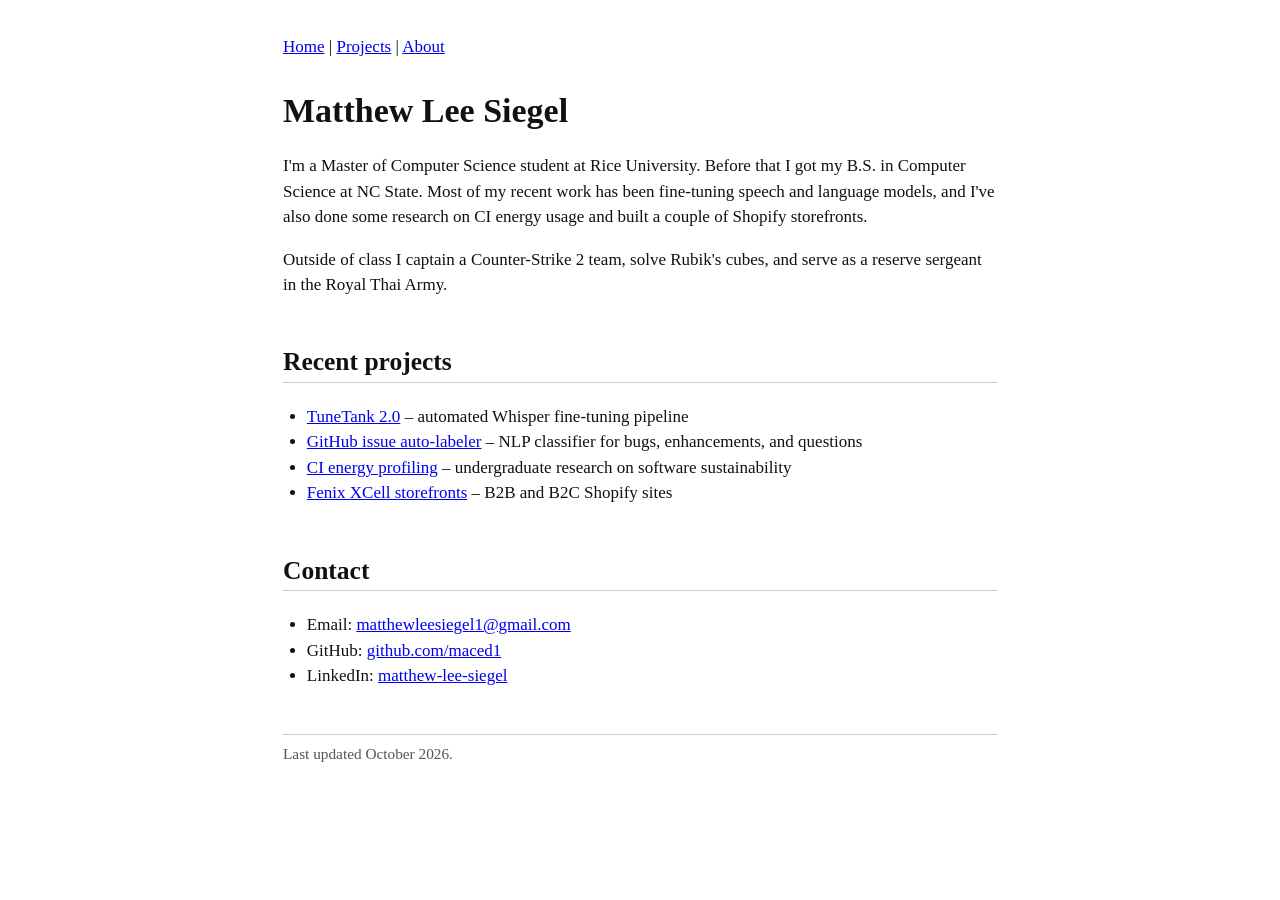
==== index.html @ 17aefb21 "Initial commit of personal website" ====
<!DOCTYPE html>
<html lang="en">
<head>
<meta charset="utf-8">
<meta name="viewport" content="width=device-width, initial-scale=1">
<title>Matthew Lee Siegel</title>
<link rel="stylesheet" href="style.css">
</head>
<body>

<nav>
  <a href="index.html">Home</a> |
  <a href="projects.html">Projects</a> |
  <a href="about.html">About</a>
</nav>

<h1>Matthew Lee Siegel</h1>

<p>
I'm a Master of Computer Science student at Rice University. Before that I
got my B.S. in Computer Science at NC State. Most of my recent work has
been fine-tuning speech and language models, and I've also done some
research on CI energy usage and built a couple of Shopify storefronts.
</p>

<p>
Outside of class I captain a Counter-Strike 2 team, solve Rubik's cubes,
and serve as a reserve sergeant in the Royal Thai Army.
</p>

<h2>Recent projects</h2>
<ul>
  <li><a href="projects.html#tunetank">TuneTank 2.0</a> &ndash; automated Whisper fine-tuning pipeline</li>
  <li><a href="projects.html#issue-labeler">GitHub issue auto-labeler</a> &ndash; NLP classifier for bugs, enhancements, and questions</li>
  <li><a href="projects.html#greenability">CI energy profiling</a> &ndash; undergraduate research on software sustainability</li>
  <li><a href="projects.html#fenix">Fenix XCell storefronts</a> &ndash; B2B and B2C Shopify sites</li>
</ul>

<h2>Contact</h2>
<ul>
  <li>Email: <a href="mailto:matthewleesiegel1@gmail.com">matthewleesiegel1@gmail.com</a></li>
  <li>GitHub: <a href="https://github.com/maced1">github.com/maced1</a></li>
  <li>LinkedIn: <a href="https://www.linkedin.com/in/matthew-lee-siegel-833299241/">matthew-lee-siegel</a></li>
</ul>

<footer>Last updated October 2026.</footer>

</body>
</html>
---- style.css ----
body {
  max-width: 42em;
  margin: 2em auto;
  padding: 0 1em;
  font-family: Georgia, "Times New Roman", serif;
  font-size: 17px;
  line-height: 1.5;
  color: #111;
  background: #fff;
}

a {
  color: #00e;
}

a:visited {
  color: #551a8b;
}

nav {
  margin-bottom: 1.5em;
}

h1 {
  margin-bottom: 0.2em;
}

h2 {
  margin-top: 1.8em;
  border-bottom: 1px solid #ccc;
}

h3 {
  margin-bottom: 0.2em;
}

.meta {
  margin-top: 0;
  color: #555;
  font-style: italic;
}

ul {
  padding-left: 1.4em;
}

footer {
  margin-top: 3em;
  padding-top: 0.5em;
  border-top: 1px solid #ccc;
  font-size: 0.9em;
  color: #555;
}
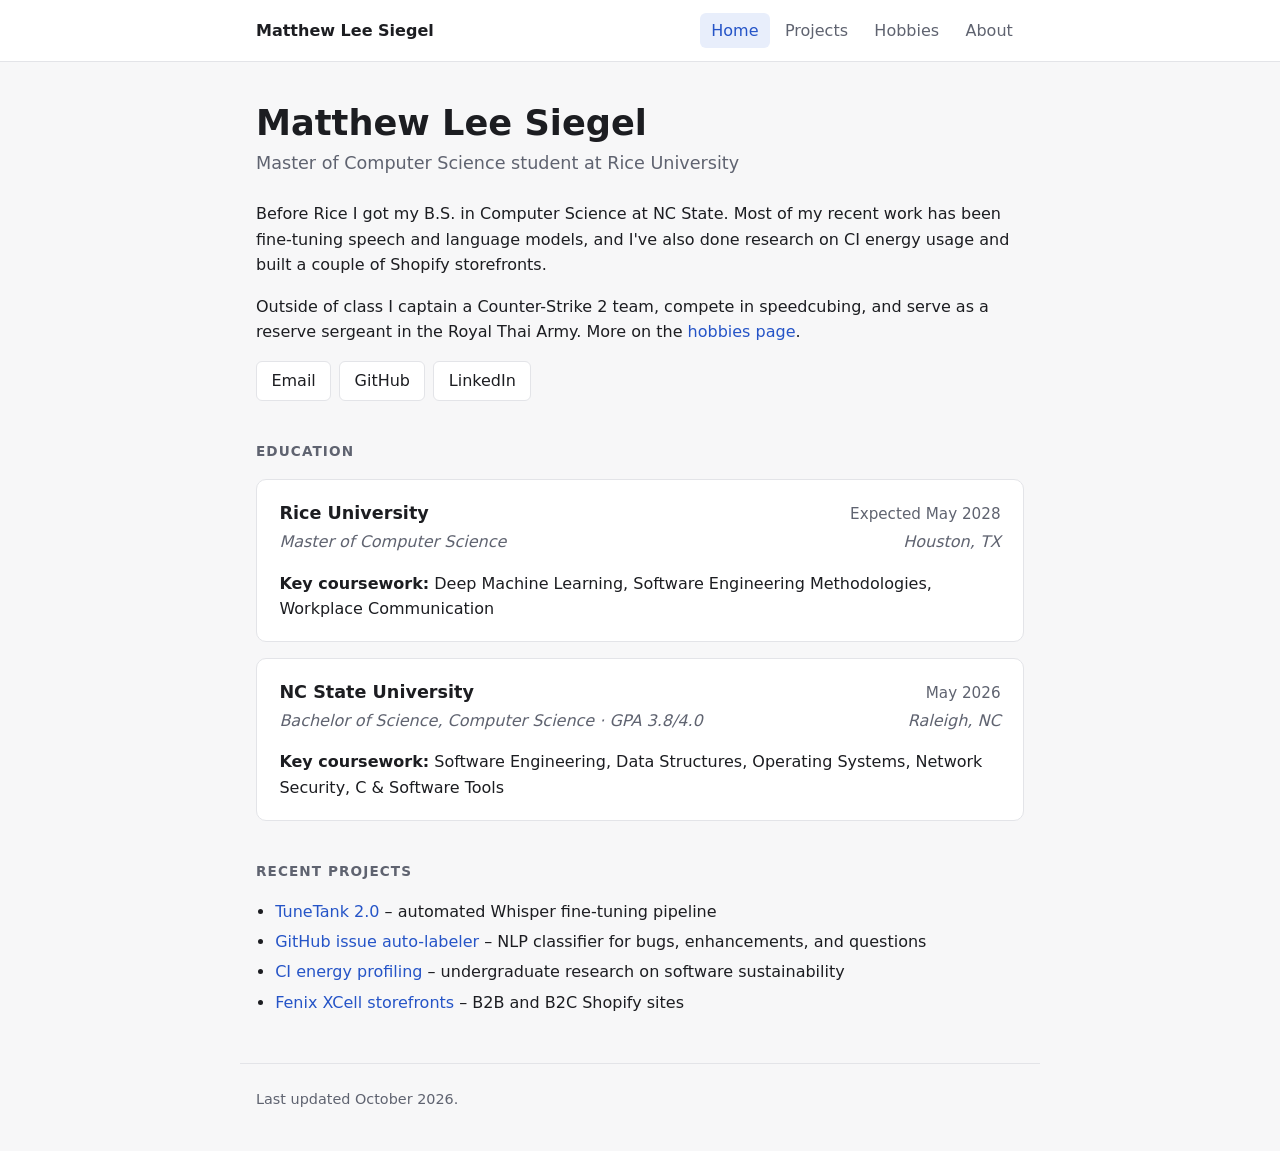
==== commit d87e2056: "Add hobbies page and refresh site layout and styles" ====
--- a/index.html
+++ b/index.html
@@ -8,25 +8,66 @@
 </head>
 <body>
 
-<nav>
-  <a href="index.html">Home</a> |
-  <a href="projects.html">Projects</a> |
-  <a href="about.html">About</a>
-</nav>
+<header class="site-header">
+  <div class="inner">
+    <a class="brand" href="index.html">Matthew Lee Siegel</a>
+    <nav>
+      <a class="active" href="index.html">Home</a>
+      <a href="projects.html">Projects</a>
+      <a href="hobbies.html">Hobbies</a>
+      <a href="about.html">About</a>
+    </nav>
+  </div>
+</header>
+
+<main class="inner">
 
 <h1>Matthew Lee Siegel</h1>
+<p class="tagline">Master of Computer Science student at Rice University</p>
 
 <p>
-I'm a Master of Computer Science student at Rice University. Before that I
-got my B.S. in Computer Science at NC State. Most of my recent work has
-been fine-tuning speech and language models, and I've also done some
+Before Rice I got my B.S. in Computer Science at NC State. Most of my recent
+work has been fine-tuning speech and language models, and I've also done
 research on CI energy usage and built a couple of Shopify storefronts.
 </p>
 
 <p>
-Outside of class I captain a Counter-Strike 2 team, solve Rubik's cubes,
+Outside of class I captain a Counter-Strike 2 team, compete in speedcubing,
 and serve as a reserve sergeant in the Royal Thai Army.
+More on the <a href="hobbies.html">hobbies page</a>.
 </p>
+
+<div class="links">
+  <a class="button" href="mailto:matthewleesiegel1@gmail.com">Email</a>
+  <a class="button" href="https://github.com/maced1">GitHub</a>
+  <a class="button" href="https://www.linkedin.com/in/matthew-lee-siegel-833299241/">LinkedIn</a>
+</div>
+
+<h2>Education</h2>
+
+<div class="card">
+  <div class="entry-head">
+    <h3>Rice University</h3>
+    <span class="date">Expected May 2028</span>
+  </div>
+  <div class="entry-sub">
+    <span>Master of Computer Science</span>
+    <span>Houston, TX</span>
+  </div>
+  <p><span class="label">Key coursework:</span> Deep Machine Learning, Software Engineering Methodologies, Workplace Communication</p>
+</div>
+
+<div class="card">
+  <div class="entry-head">
+    <h3>NC State University</h3>
+    <span class="date">May 2026</span>
+  </div>
+  <div class="entry-sub">
+    <span>Bachelor of Science, Computer Science &middot; GPA 3.8/4.0</span>
+    <span>Raleigh, NC</span>
+  </div>
+  <p><span class="label">Key coursework:</span> Software Engineering, Data Structures, Operating Systems, Network Security, C &amp; Software Tools</p>
+</div>
 
 <h2>Recent projects</h2>
 <ul>
@@ -36,14 +77,9 @@
   <li><a href="projects.html#fenix">Fenix XCell storefronts</a> &ndash; B2B and B2C Shopify sites</li>
 </ul>
 
-<h2>Contact</h2>
-<ul>
-  <li>Email: <a href="mailto:matthewleesiegel1@gmail.com">matthewleesiegel1@gmail.com</a></li>
-  <li>GitHub: <a href="https://github.com/maced1">github.com/maced1</a></li>
-  <li>LinkedIn: <a href="https://www.linkedin.com/in/matthew-lee-siegel-833299241/">matthew-lee-siegel</a></li>
-</ul>
+</main>
 
-<footer>Last updated October 2026.</footer>
+<footer class="inner">Last updated October 2026.</footer>
 
 </body>
 </html>
--- a/style.css
+++ b/style.css
@@ -1,53 +1,297 @@
+:root {
+  --bg: #f7f7f8;
+  --card: #ffffff;
+  --text: #1c1d21;
+  --muted: #5f6370;
+  --border: #e3e4e8;
+  --accent: #2554c7;
+  --accent-soft: #e8eefb;
+}
+
+@media (prefers-color-scheme: dark) {
+  :root {
+    --bg: #111215;
+    --card: #1a1c21;
+    --text: #e8e9ec;
+    --muted: #9a9eaa;
+    --border: #2b2e35;
+    --accent: #7ea2ff;
+    --accent-soft: #1f2a44;
+  }
+}
+
+* {
+  box-sizing: border-box;
+}
+
 body {
-  max-width: 42em;
-  margin: 2em auto;
-  padding: 0 1em;
-  font-family: Georgia, "Times New Roman", serif;
-  font-size: 17px;
-  line-height: 1.5;
-  color: #111;
-  background: #fff;
+  margin: 0;
+  font-family: system-ui, -apple-system, "Segoe UI", Roboto, Helvetica, Arial, sans-serif;
+  font-size: 16px;
+  line-height: 1.6;
+  color: var(--text);
+  background: var(--bg);
 }
 
 a {
-  color: #00e;
-}
-
-a:visited {
-  color: #551a8b;
+  color: var(--accent);
+  text-decoration: none;
+}
+
+a:hover {
+  text-decoration: underline;
+}
+
+/* Header and navigation */
+
+.site-header {
+  position: sticky;
+  top: 0;
+  z-index: 10;
+  background: var(--card);
+  border-bottom: 1px solid var(--border);
+}
+
+.site-header .inner {
+  display: flex;
+  flex-wrap: wrap;
+  align-items: center;
+  justify-content: space-between;
+  gap: 0.5rem 1.5rem;
+  padding-top: 0.8rem;
+  padding-bottom: 0.8rem;
+}
+
+.brand {
+  font-weight: 700;
+  color: var(--text);
 }
 
 nav {
-  margin-bottom: 1.5em;
+  display: flex;
+  flex-wrap: wrap;
+  gap: 0.25rem;
+}
+
+nav a {
+  padding: 0.3rem 0.7rem;
+  border-radius: 6px;
+  color: var(--muted);
+  font-weight: 500;
+}
+
+nav a:hover {
+  color: var(--text);
+  background: var(--accent-soft);
+  text-decoration: none;
+}
+
+nav a.active {
+  color: var(--accent);
+  background: var(--accent-soft);
+}
+
+/* Layout */
+
+.inner {
+  max-width: 50rem;
+  margin: 0 auto;
+  padding-left: 1rem;
+  padding-right: 1rem;
+}
+
+main {
+  padding-top: 2.5rem;
+  padding-bottom: 2rem;
 }
 
 h1 {
-  margin-bottom: 0.2em;
+  font-size: 2.2rem;
+  line-height: 1.2;
+  margin: 0 0 0.3rem;
+}
+
+.tagline {
+  margin: 0 0 1.5rem;
+  color: var(--muted);
+  font-size: 1.1rem;
 }
 
 h2 {
-  margin-top: 1.8em;
-  border-bottom: 1px solid #ccc;
+  margin: 2.5rem 0 1rem;
+  font-size: 0.85rem;
+  text-transform: uppercase;
+  letter-spacing: 0.08em;
+  color: var(--muted);
 }
 
 h3 {
-  margin-bottom: 0.2em;
+  margin: 0;
+  font-size: 1.1rem;
+}
+
+ul {
+  padding-left: 1.2rem;
+}
+
+li {
+  margin-bottom: 0.3rem;
+}
+
+/* Cards and resume-style entries */
+
+.card {
+  background: var(--card);
+  border: 1px solid var(--border);
+  border-radius: 10px;
+  padding: 1.2rem 1.4rem;
+  margin-bottom: 1rem;
+}
+
+.card > :last-child {
+  margin-bottom: 0;
+}
+
+.entry-head {
+  display: flex;
+  flex-wrap: wrap;
+  justify-content: space-between;
+  align-items: baseline;
+  gap: 0 1rem;
+}
+
+.entry-sub {
+  display: flex;
+  flex-wrap: wrap;
+  justify-content: space-between;
+  gap: 0 1rem;
+  margin: 0.1rem 0 0.6rem;
+  color: var(--muted);
+  font-style: italic;
+}
+
+.date {
+  color: var(--muted);
+  font-size: 0.95rem;
+  white-space: nowrap;
 }
 
 .meta {
-  margin-top: 0;
-  color: #555;
-  font-style: italic;
-}
-
-ul {
-  padding-left: 1.4em;
+  margin: 0.1rem 0 0.6rem;
+  color: var(--muted);
+  font-size: 0.95rem;
+}
+
+.label {
+  font-weight: 600;
+}
+
+/* Small pill tags for technologies */
+
+.tags {
+  display: flex;
+  flex-wrap: wrap;
+  gap: 0.4rem;
+  padding: 0;
+  margin: 0.8rem 0 0;
+  list-style: none;
+}
+
+.tags li {
+  margin: 0;
+  padding: 0.1rem 0.6rem;
+  border-radius: 999px;
+  background: var(--accent-soft);
+  color: var(--accent);
+  font-size: 0.85rem;
+}
+
+/* Buttons / link row */
+
+.links {
+  display: flex;
+  flex-wrap: wrap;
+  gap: 0.5rem;
+  margin: 0.8rem 0 0;
+}
+
+.button {
+  display: inline-block;
+  padding: 0.4rem 0.9rem;
+  border: 1px solid var(--border);
+  border-radius: 6px;
+  background: var(--card);
+  color: var(--text);
+  font-weight: 500;
+}
+
+.button:hover {
+  border-color: var(--accent);
+  color: var(--accent);
+  text-decoration: none;
+}
+
+/* Stat tiles */
+
+.stats {
+  display: grid;
+  grid-template-columns: repeat(auto-fit, minmax(8rem, 1fr));
+  gap: 0.75rem;
+  margin: 1rem 0;
+}
+
+.stat {
+  padding: 0.8rem 1rem;
+  border: 1px solid var(--border);
+  border-radius: 8px;
+}
+
+.stat .value {
+  display: block;
+  font-size: 1.5rem;
+  font-weight: 700;
+  font-variant-numeric: tabular-nums;
+}
+
+.stat .name {
+  color: var(--muted);
+  font-size: 0.85rem;
+}
+
+/* Tables */
+
+.table-wrap {
+  overflow-x: auto;
+}
+
+table {
+  width: 100%;
+  border-collapse: collapse;
+  font-variant-numeric: tabular-nums;
+}
+
+th,
+td {
+  padding: 0.45rem 0.6rem;
+  border-bottom: 1px solid var(--border);
+  text-align: left;
+}
+
+th {
+  color: var(--muted);
+  font-size: 0.85rem;
+  font-weight: 600;
+}
+
+td.num,
+th.num {
+  text-align: right;
 }
 
 footer {
-  margin-top: 3em;
-  padding-top: 0.5em;
-  border-top: 1px solid #ccc;
-  font-size: 0.9em;
-  color: #555;
-}
+  padding-top: 1.5rem;
+  padding-bottom: 2.5rem;
+  border-top: 1px solid var(--border);
+  color: var(--muted);
+  font-size: 0.9rem;
+}
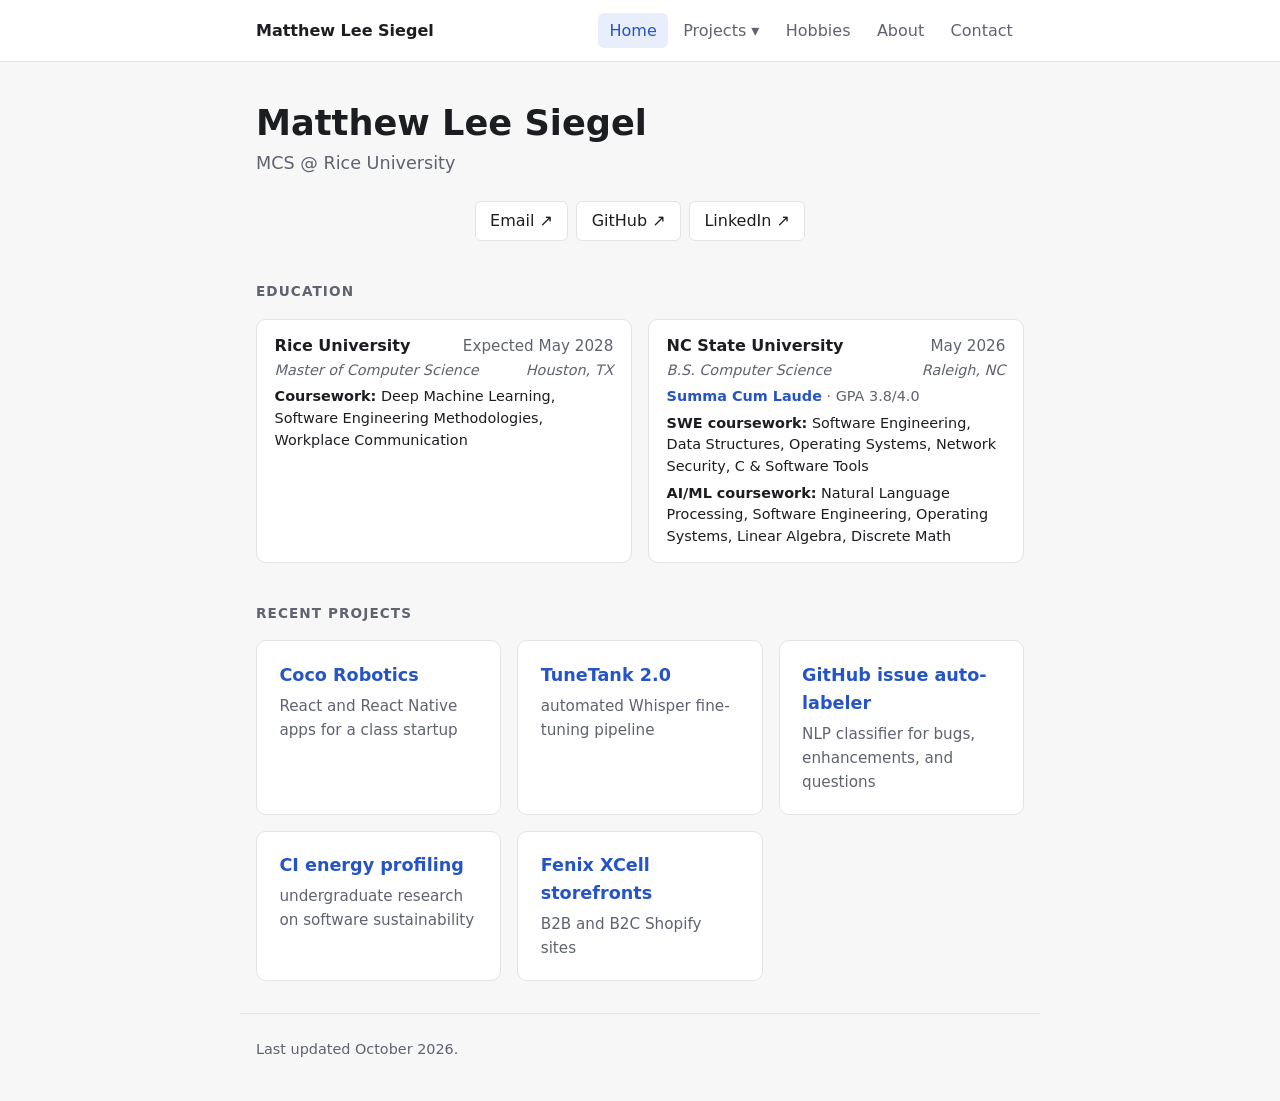
==== commit 23bb3766: "Redesign site, add project pages, hobbies, and contact form" ====
--- a/index.html
+++ b/index.html
@@ -13,9 +13,19 @@
     <a class="brand" href="index.html">Matthew Lee Siegel</a>
     <nav>
       <a class="active" href="index.html">Home</a>
-      <a href="projects.html">Projects</a>
+      <div class="dropdown">
+        <a href="projects.html">Projects &#9662;</a>
+        <div class="menu">
+          <a href="coco.html">Coco Robotics</a>
+          <a href="tunetank.html">TuneTank 2.0</a>
+          <a href="issue-labeler.html">GitHub Issue Auto-Labeler</a>
+          <a href="greenability.html">CI Energy Profiling</a>
+          <a href="fenix.html">Fenix XCell Storefronts</a>
+        </div>
+      </div>
       <a href="hobbies.html">Hobbies</a>
       <a href="about.html">About</a>
+      <a href="contact.html">Contact</a>
     </nav>
   </div>
 </header>
@@ -23,29 +33,18 @@
 <main class="inner">
 
 <h1>Matthew Lee Siegel</h1>
-<p class="tagline">Master of Computer Science student at Rice University</p>
+<p class="tagline">MCS @ Rice University</p>
 
-<p>
-Before Rice I got my B.S. in Computer Science at NC State. Most of my recent
-work has been fine-tuning speech and language models, and I've also done
-research on CI energy usage and built a couple of Shopify storefronts.
-</p>
-
-<p>
-Outside of class I captain a Counter-Strike 2 team, compete in speedcubing,
-and serve as a reserve sergeant in the Royal Thai Army.
-More on the <a href="hobbies.html">hobbies page</a>.
-</p>
-
-<div class="links">
-  <a class="button" href="mailto:matthewleesiegel1@gmail.com">Email</a>
-  <a class="button" href="https://github.com/maced1">GitHub</a>
-  <a class="button" href="https://www.linkedin.com/in/matthew-lee-siegel-833299241/">LinkedIn</a>
+<div class="links center">
+  <a class="button" href="mailto:matthewleesiegel1@gmail.com">Email &nearr;</a>
+  <a class="button" href="https://github.com/maced1" target="_blank" rel="noopener">GitHub &nearr;</a>
+  <a class="button" href="https://www.linkedin.com/in/matthew-lee-siegel-833299241/" target="_blank" rel="noopener">LinkedIn &nearr;</a>
 </div>
 
 <h2>Education</h2>
 
-<div class="card">
+<div class="edu-grid">
+<div class="card compact">
   <div class="entry-head">
     <h3>Rice University</h3>
     <span class="date">Expected May 2028</span>
@@ -54,28 +53,32 @@
     <span>Master of Computer Science</span>
     <span>Houston, TX</span>
   </div>
-  <p><span class="label">Key coursework:</span> Deep Machine Learning, Software Engineering Methodologies, Workplace Communication</p>
+  <p><span class="label">Coursework:</span> Deep Machine Learning, Software Engineering Methodologies, Workplace Communication</p>
 </div>
 
-<div class="card">
+<div class="card compact">
   <div class="entry-head">
     <h3>NC State University</h3>
     <span class="date">May 2026</span>
   </div>
   <div class="entry-sub">
-    <span>Bachelor of Science, Computer Science &middot; GPA 3.8/4.0</span>
+    <span>B.S. Computer Science</span>
     <span>Raleigh, NC</span>
   </div>
-  <p><span class="label">Key coursework:</span> Software Engineering, Data Structures, Operating Systems, Network Security, C &amp; Software Tools</p>
+  <p class="gpa"><span class="honors">Summa Cum Laude</span> &middot; GPA 3.8/4.0</p>
+  <p><span class="label">SWE coursework:</span> Software Engineering, Data Structures, Operating Systems, Network Security, C &amp; Software Tools</p>
+  <p><span class="label">AI/ML coursework:</span> Natural Language Processing, Software Engineering, Operating Systems, Linear Algebra, Discrete Math</p>
+</div>
 </div>
 
 <h2>Recent projects</h2>
-<ul>
-  <li><a href="projects.html#tunetank">TuneTank 2.0</a> &ndash; automated Whisper fine-tuning pipeline</li>
-  <li><a href="projects.html#issue-labeler">GitHub issue auto-labeler</a> &ndash; NLP classifier for bugs, enhancements, and questions</li>
-  <li><a href="projects.html#greenability">CI energy profiling</a> &ndash; undergraduate research on software sustainability</li>
-  <li><a href="projects.html#fenix">Fenix XCell storefronts</a> &ndash; B2B and B2C Shopify sites</li>
-</ul>
+<div class="project-grid">
+  <a class="card card-link" href="coco.html"><h3>Coco Robotics</h3><p>React and React Native apps for a class startup</p></a>
+  <a class="card card-link" href="tunetank.html"><h3>TuneTank 2.0</h3><p>automated Whisper fine-tuning pipeline</p></a>
+  <a class="card card-link" href="issue-labeler.html"><h3>GitHub issue auto-labeler</h3><p>NLP classifier for bugs, enhancements, and questions</p></a>
+  <a class="card card-link" href="greenability.html"><h3>CI energy profiling</h3><p>undergraduate research on software sustainability</p></a>
+  <a class="card card-link" href="fenix.html"><h3>Fenix XCell storefronts</h3><p>B2B and B2C Shopify sites</p></a>
+</div>
 
 </main>
 
--- a/style.css
+++ b/style.css
@@ -8,18 +8,6 @@
   --accent-soft: #e8eefb;
 }
 
-@media (prefers-color-scheme: dark) {
-  :root {
-    --bg: #111215;
-    --card: #1a1c21;
-    --text: #e8e9ec;
-    --muted: #9a9eaa;
-    --border: #2b2e35;
-    --accent: #7ea2ff;
-    --accent-soft: #1f2a44;
-  }
-}
-
 * {
   box-sizing: border-box;
 }
@@ -91,6 +79,168 @@
   background: var(--accent-soft);
 }
 
+/* Projects dropdown: opens on hover or keyboard focus */
+
+.dropdown {
+  position: relative;
+}
+
+.dropdown > a {
+  display: inline-block;
+}
+
+.dropdown .menu {
+  display: none;
+  position: absolute;
+  top: 100%;
+  left: 0;
+  min-width: 15rem;
+  padding: 0.4rem;
+  background: var(--card);
+  border: 1px solid var(--border);
+  border-radius: 8px;
+  box-shadow: 0 8px 24px rgba(0, 0, 0, 0.12);
+}
+
+.dropdown:hover .menu,
+.dropdown:focus-within .menu {
+  display: block;
+}
+
+.dropdown .menu a {
+  display: block;
+  white-space: nowrap;
+}
+
+/* Clickable project cards on the overview page */
+
+.card-link {
+  display: block;
+  color: inherit;
+  transition: border-color 0.15s, box-shadow 0.15s;
+}
+
+.card-link:hover {
+  border-color: var(--accent);
+  box-shadow: 0 4px 12px rgba(0, 0, 0, 0.08);
+  text-decoration: none;
+}
+
+.card-link h3 {
+  color: var(--accent);
+}
+
+/* Compact side-by-side education cards on the home page */
+
+.edu-grid {
+  display: grid;
+  grid-template-columns: repeat(auto-fit, minmax(17rem, 1fr));
+  gap: 1rem;
+}
+
+.card.compact {
+  margin: 0;
+  padding: 0.9rem 1.1rem;
+  font-size: 0.9rem;
+  line-height: 1.5;
+}
+
+.card.compact h3 {
+  font-size: 1rem;
+}
+
+.card.compact p {
+  margin: 0.3rem 0 0;
+}
+
+.card.compact .entry-sub {
+  margin-bottom: 0.3rem;
+}
+
+.card.compact .honors {
+  margin-top: 0;
+}
+
+.project-grid {
+  display: grid;
+  grid-template-columns: repeat(auto-fill, minmax(14rem, 1fr));
+  gap: 1rem;
+}
+
+.project-grid .card {
+  margin: 0;
+}
+
+.project-grid p {
+  margin: 0.3rem 0 0;
+  color: var(--muted);
+  font-size: 0.95rem;
+}
+
+.back {
+  margin: 0 0 1rem;
+}
+
+/* Contact form */
+
+.contact-form label {
+  display: block;
+  margin: 0 0 0.3rem;
+  font-weight: 600;
+}
+
+.contact-form input,
+.contact-form textarea {
+  display: block;
+  width: 100%;
+  margin: 0 0 1rem;
+  padding: 0.6rem 0.75rem;
+  border: 1px solid var(--border);
+  border-radius: 6px;
+  background: var(--bg);
+  color: var(--text);
+  font: inherit;
+}
+
+.contact-form input:focus,
+.contact-form textarea:focus {
+  outline: 2px solid var(--accent);
+  outline-offset: 1px;
+  border-color: var(--accent);
+}
+
+.contact-form textarea {
+  resize: vertical;
+}
+
+.contact-form button {
+  cursor: pointer;
+  font: inherit;
+  font-weight: 600;
+}
+
+/* Spam trap: hidden from people, bots fill it in */
+.contact-form .honey {
+  display: none;
+}
+
+/* Role / organization / date under a project title */
+
+.project-info {
+  margin: 0 0 1.5rem;
+  color: var(--muted);
+}
+
+.project-info p {
+  margin: 0;
+}
+
+.project-info .role {
+  color: var(--text);
+  font-weight: 600;
+  font-size: 1.1rem;
+}
+
 /* Layout */
 
 .inner {
@@ -170,6 +320,17 @@
   font-style: italic;
 }
 
+.honors {
+  margin: -0.4rem 0 0;
+  font-weight: 600;
+  color: var(--accent);
+}
+
+.gpa {
+  margin: 0 0 0.6rem;
+  color: var(--muted);
+}
+
 .date {
   color: var(--muted);
   font-size: 0.95rem;
@@ -231,6 +392,26 @@
   text-decoration: none;
 }
 
+.links.center {
+  justify-content: center;
+  margin-top: 1.2rem;
+}
+
+.button.primary {
+  padding: 0.55rem 1.2rem;
+  border-color: var(--accent);
+  background: var(--accent);
+  color: var(--card);
+  font-weight: 600;
+  transition: transform 0.15s, box-shadow 0.15s;
+}
+
+.button.primary:hover {
+  color: var(--card);
+  transform: translateY(-2px);
+  box-shadow: 0 4px 12px rgba(0, 0, 0, 0.18);
+}
+
 /* Stat tiles */
 
 .stats {
